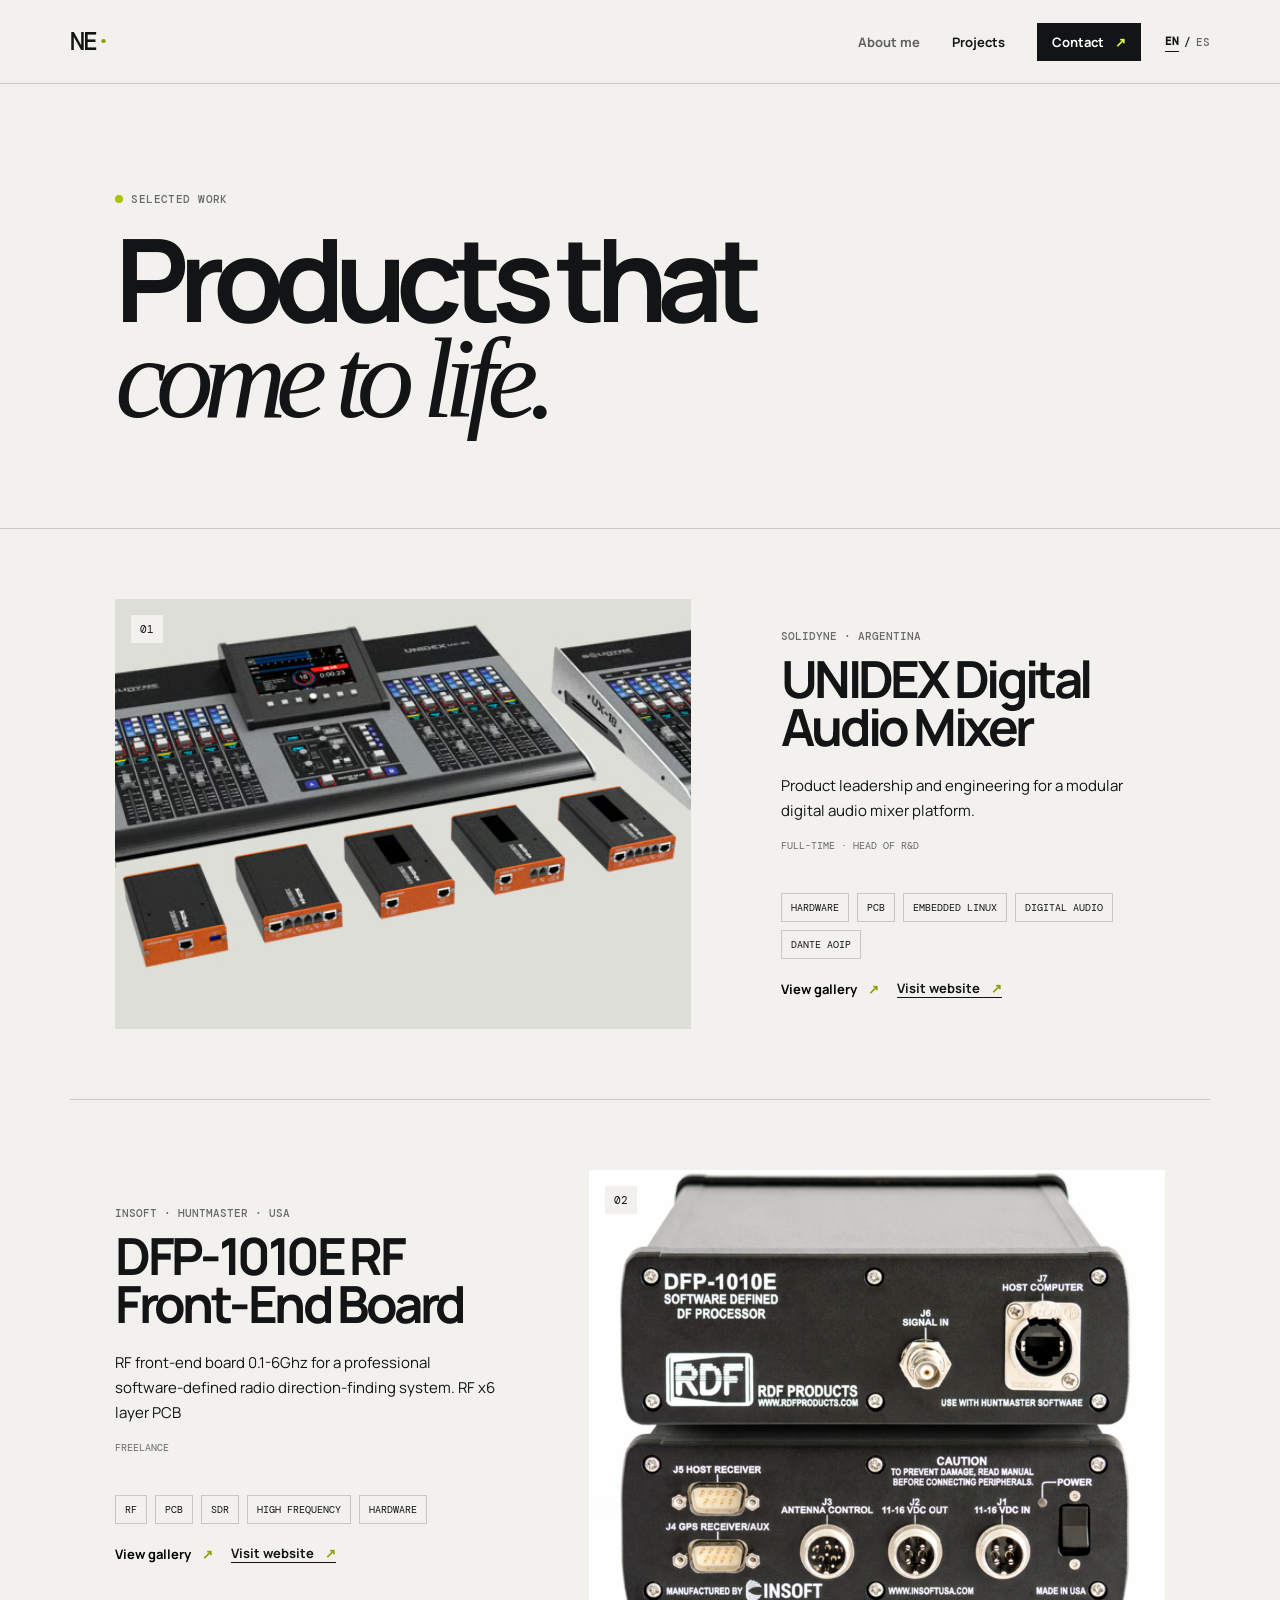
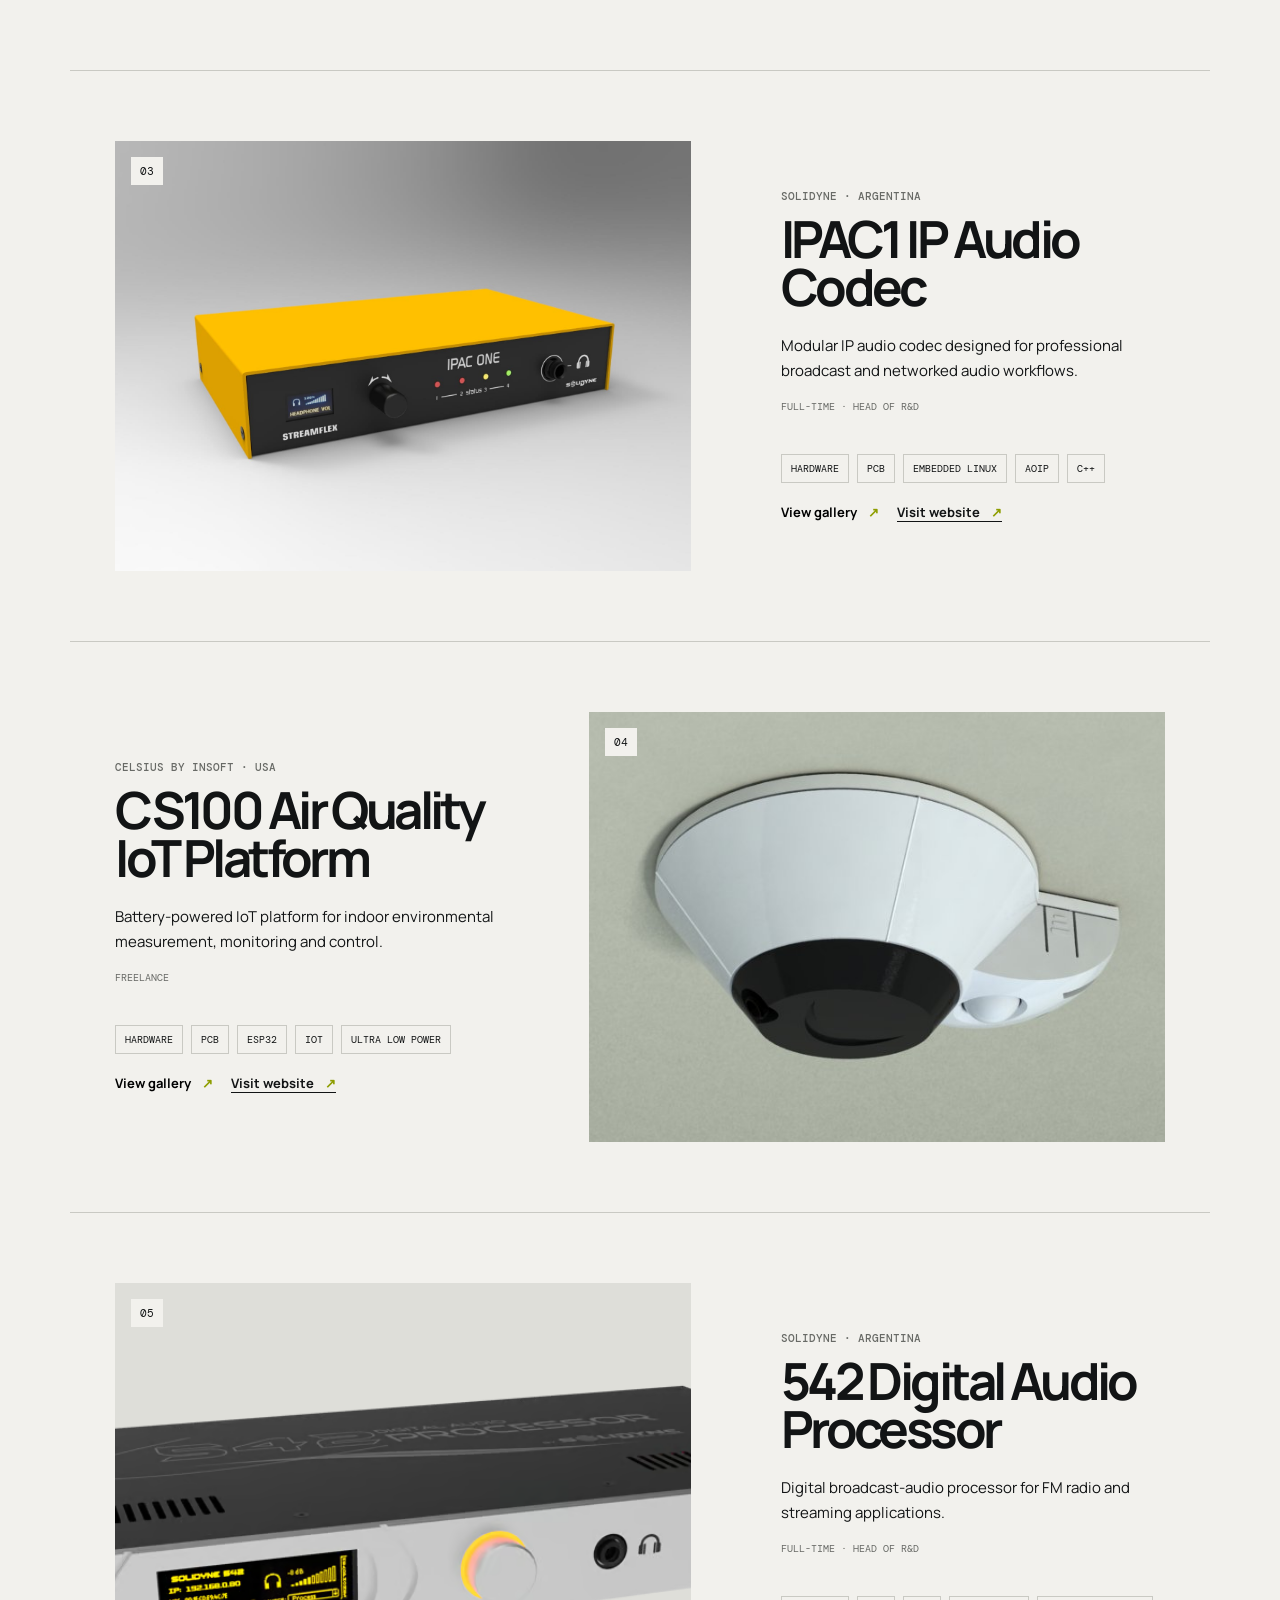
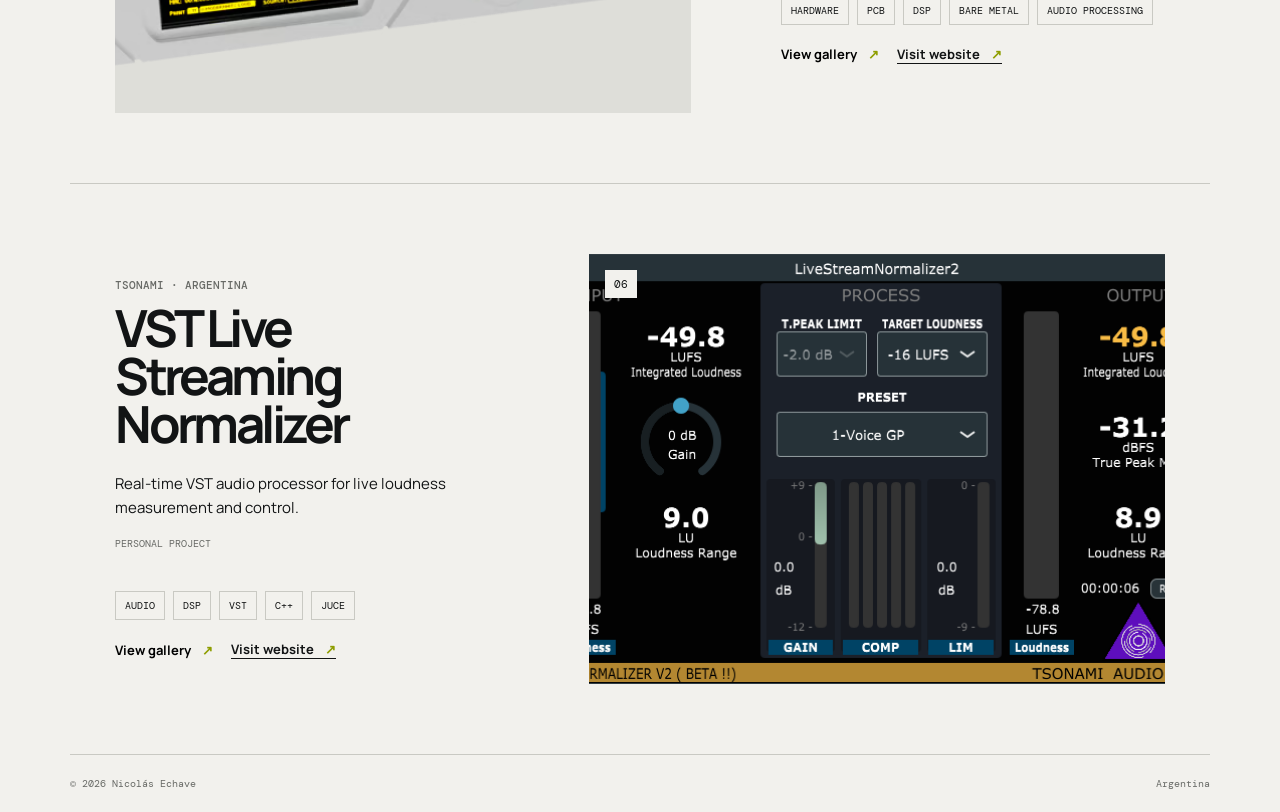
==== projects.html @ 8f2b389d "initial start commit , created from local" ====
<!doctype html>
<html lang="en">
  <head>
    <meta charset="UTF-8" />
    <meta name="viewport" content="width=device-width, initial-scale=1.0" />
    <meta name="description" content="Selected engineering projects by Nicolas Echave." />
    <title>Nicolas Echave — Projects</title>
    <link rel="preconnect" href="https://fonts.googleapis.com" />
    <link rel="preconnect" href="https://fonts.gstatic.com" crossorigin />
    <link href="https://fonts.googleapis.com/css2?family=DM+Mono:wght@400;500&family=Manrope:wght@400;500;600;700;800&display=swap" rel="stylesheet" />
    <link rel="stylesheet" href="styles.css" />
    <link rel="stylesheet" href="projects-data.css" />
  </head>
  <body data-page="projects">
    <header class="site-header">
      <a class="brand" href="index.html" aria-label="Nicolas Echave home">NE<span>·</span></a>
      <nav aria-label="Main navigation">
        <a href="index.html" data-i18n="navAbout">About me</a>
        <a class="active" href="projects.html" data-i18n="navProjects">Projects</a>
        <a class="nav-contact" href="index.html#contact" data-i18n="navContact">Contact <span>↗</span></a>
      </nav>
      <div class="language-switch" aria-label="Language selector"><button type="button" data-language="en" aria-pressed="true">EN</button><span>/</span><button type="button" data-language="es" aria-pressed="false">ES</button></div>
    </header>
    <main>
      <section class="projects-hero"><p class="eyebrow"><span></span><span data-i18n="projectsEyebrow">Selected work</span></p><h1 data-i18n="projectsHeading">Products that<br /><em>come to life.</em></h1></section>
      <section class="project-list" id="project-list" aria-live="polite"><p class="projects-status" data-i18n="loadingProjects">Loading projects…</p></section>
    </main>
    <footer><span>© <span id="year"></span> Nicolás Echave</span><span>Argentina</span></footer>
    <dialog class="gallery" aria-label="Project gallery"><button class="gallery-close" aria-label="Close gallery">×</button><div class="gallery-content"></div><div class="image-preview" hidden><button class="preview-close" aria-label="Back to gallery">×</button><img src="" alt="" /><p class="preview-counter"></p></div></dialog>
    <script src="projects/projects-data.js"></script>
    <script src="script.js"></script>
  </body>
</html>
---- styles.css ----
:root{--ink:#121415;--paper:#f2f1ed;--muted:#686a66;--lime:#d9ff36;--line:#c9c9c3}*{box-sizing:border-box}html{scroll-behavior:smooth}body{margin:0;background:var(--paper);color:var(--ink);font-family:Manrope,Arial,sans-serif}a{color:inherit;text-decoration:none}.site-header{height:84px;padding:0 5.5vw;display:flex;align-items:center;border-bottom:1px solid var(--line)}.brand{margin-right:auto;font:500 25px/1 'DM Mono',monospace;letter-spacing:-2px}.brand span{color:#8e9d00}nav{display:flex;align-items:center;gap:32px;font-size:13px;font-weight:700}nav a{opacity:.65}nav a:hover,nav a.active{opacity:1}.nav-contact{padding:10px 15px;background:var(--ink);color:#fff!important;opacity:1}.nav-contact span,.primary-link span,.contact-list span{color:var(--lime);margin-left:8px}.language-switch{display:flex;align-items:center;gap:5px;margin-left:24px;font:500 11px 'DM Mono',monospace}.language-switch button{padding:3px 0;border:0;background:transparent;color:var(--muted);font:inherit;cursor:pointer}.language-switch button[aria-pressed=true]{color:var(--ink);font-weight:700;border-bottom:1px solid var(--ink)}.eyebrow{margin:0;font:500 11px/1.3 'DM Mono',monospace;letter-spacing:.04em;text-transform:uppercase;color:var(--muted)}.eyebrow>span:first-child{display:inline-block;width:8px;height:8px;margin-right:8px;border-radius:50%;background:#a6c400}.about-hero{min-height:calc(100vh - 84px);display:grid;grid-template-columns:1.1fr .9fr;padding:8vw 9vw 5vw;gap:8vw;align-items:center;border-bottom:1px solid var(--line)}h1,h2,h3,p{margin-top:0}h1{margin:22px 0;font-size:clamp(4.6rem,9vw,10rem);line-height:.82;letter-spacing:-.09em}.hero-role{margin:0 0 5px;font-size:clamp(1.15rem,2vw,1.7rem);font-weight:800;letter-spacing:-.04em}.hero-title{margin:0 0 22px;font:500 13px 'DM Mono',monospace;text-transform:uppercase;color:var(--muted)}.hero-skills{max-width:500px;margin:0 0 35px;font-size:14px;line-height:1.6}.primary-link{display:inline-block;padding:14px 18px;background:var(--ink);color:#fff;font-size:13px;font-weight:800}.portrait-frame{position:relative;min-height:510px;background:#d9d8d1;overflow:hidden}.portrait-placeholder{position:absolute;inset:0;display:grid;place-content:center;text-align:center;background:linear-gradient(135deg,#c4c5bc,#e3e1d9)}.portrait-placeholder span{font:800 clamp(5rem,13vw,10rem)/.8 Manrope,sans-serif;letter-spacing:-.1em;color:#a3a49b}.portrait-placeholder small{margin-top:22px;font:11px 'DM Mono',monospace;text-transform:uppercase;color:var(--muted)}.portrait-frame>p{position:absolute;bottom:12px;left:14px;margin:0;font:10px 'DM Mono',monospace;text-transform:uppercase;color:var(--muted)}.about-section,.tech-section{padding:105px 5.5vw}.about-copy{display:grid;grid-template-columns:1.2fr 1fr;gap:9vw;padding:75px 3.5vw 0}.about-copy h2,.approach-intro h2{font-size:clamp(2.8rem,5.2vw,5.4rem);line-height:.93;letter-spacing:-.075em}.about-copy div{max-width:510px}.about-copy p{font-size:16px;line-height:1.75}.approach-section{padding:105px 5.5vw;background:var(--ink);color:#fff}.dark-heading{border-color:#3a3d3c!important}.dark-heading .eyebrow{color:#b7b9b4}.section-heading{display:flex;justify-content:space-between;padding-bottom:28px;border-bottom:1px solid var(--line)}.approach-intro{padding:72px 3.5vw 46px}.approach-intro h2{margin:0}.approach-grid{display:grid;grid-template-columns:repeat(4,1fr);border-top:1px solid #3a3d3c;border-left:1px solid #3a3d3c}.approach-grid article{min-height:260px;padding:25px;border-right:1px solid #3a3d3c;border-bottom:1px solid #3a3d3c}.card-symbol{display:block;margin-bottom:60px;color:var(--lime);font-size:25px}.approach-grid h3{font-size:17px;letter-spacing:-.04em}.approach-grid p{margin:0;color:#b7b9b4;font-size:13px;line-height:1.6}.tech-grid{display:grid;grid-template-columns:repeat(4,1fr);gap:18px;padding:60px 3.5vw 0}.tech-grid article{padding:20px 0;border-top:2px solid var(--ink)}.tech-grid h3{margin-bottom:16px;font-size:15px}.tech-grid p{margin:0;font:11px/1.8 'DM Mono',monospace;color:var(--muted)}.contact{padding:110px 9vw 80px;background:var(--lime)}.contact h2{margin:35px 0 40px;font-size:clamp(3.3rem,7vw,7.5rem);line-height:.87;letter-spacing:-.085em}.contact-list{display:flex;flex-wrap:wrap;gap:25px}.contact-list a{padding-bottom:4px;border-bottom:2px solid var(--ink);font-size:15px;font-weight:800}.contact-list span{color:var(--ink)}footer{padding:22px 5.5vw;display:flex;justify-content:space-between;color:var(--muted);font:10px 'DM Mono',monospace}.projects-hero{padding:12vh 9vw 8vw;border-bottom:1px solid var(--line)}.projects-hero h1{margin:25px 0 0;font-size:clamp(4rem,9vw,9.4rem)}.projects-hero h1 em{font-family:Georgia,serif;font-weight:400}.project-list{padding:0 5.5vw}.project{display:grid;grid-template-columns:1.5fr 1fr;gap:7vw;align-items:center;padding:70px 3.5vw;border-bottom:1px solid var(--line)}.project.reverse{grid-template-columns:1fr 1.5fr}.project.reverse .project-image{order:2}.project.reverse .project-info{order:1}.project-image{position:relative;min-height:430px;overflow:hidden;background:#deded9}.project-image img{position:absolute;width:100%;height:100%;object-fit:cover;transition:transform .55s}.project:hover .project-image img{transform:scale(1.04)}.image-number{position:absolute;top:16px;left:16px;padding:7px 9px;background:var(--paper);font:11px 'DM Mono',monospace}.project-type{font:500 11px 'DM Mono',monospace;text-transform:uppercase;color:var(--muted)}.project h2{margin:0 0 24px;font-size:clamp(2.3rem,4vw,4.4rem);line-height:.94;letter-spacing:-.07em}.project-description{font-size:15px;line-height:1.65}.tags{display:flex;flex-wrap:wrap;gap:8px;padding:18px 0 20px;margin:0;list-style:none}.tags li{padding:7px 9px;border:1px solid var(--line);font:10px 'DM Mono',monospace;text-transform:uppercase}.text-link{padding:0;border:0;background:transparent;font:700 13px Manrope,sans-serif;cursor:pointer}.gallery{width:min(1100px,92vw);max-height:90vh;padding:48px 24px 24px;border:0;background:var(--paper);box-shadow:0 20px 70px #0008}.gallery::backdrop{background:#101111cc}.gallery-close{position:absolute;right:12px;top:8px;width:34px;height:34px;border:0;background:transparent;font-size:30px;cursor:pointer}.gallery-content{display:grid;grid-template-columns:repeat(3,1fr);gap:12px;overflow:auto;max-height:78vh}.gallery-item{display:block;padding:0;border:0;background:#deded9;cursor:zoom-in;overflow:hidden}.gallery-content img{display:block;width:100%;aspect-ratio:1.2;object-fit:cover;transition:transform .25s}.gallery-item:hover img,.gallery-item:focus-visible img{transform:scale(1.04)}.image-preview{position:absolute;z-index:2;inset:0;display:grid;place-items:center;padding:48px 56px;background:#161817}.image-preview[hidden]{display:none}.image-preview img{display:block;max-width:100%;max-height:calc(90vh - 96px);object-fit:contain}.preview-close{position:absolute;right:14px;top:9px;width:38px;height:38px;border:0;color:#fff;background:transparent;font-size:30px;cursor:pointer}.preview-counter{position:absolute;bottom:14px;left:18px;margin:0;color:#fff;font:11px 'DM Mono',monospace}@media(max-width:760px){.site-header{height:68px;padding:0 22px}.brand{font-size:18px}nav{gap:12px;font-size:10px}.nav-contact{padding:8px 9px}.language-switch{gap:3px;margin-left:10px;font-size:10px}.about-hero{min-height:auto;grid-template-columns:1fr;padding:70px 22px 0;gap:45px}.portrait-frame{min-height:390px}.about-section,.tech-section,.approach-section{padding:70px 22px}.about-copy{display:block;padding:48px 0 0}.about-copy div{margin-top:35px}.approach-intro{padding:48px 0 35px}.approach-grid,.tech-grid{grid-template-columns:1fr 1fr}.approach-grid article{min-height:220px;padding:18px}.card-symbol{margin-bottom:40px}.tech-grid{gap:12px;padding:45px 0 0}.contact{padding:75px 22px 55px}.project-list{padding:0 22px}.projects-hero{padding:80px 22px 60px}.project,.project.reverse{display:flex;flex-direction:column;gap:28px;padding:45px 0}.project.reverse .project-image,.project.reverse .project-info{order:initial}.project-image{width:100%;min-height:300px}.gallery-content{grid-template-columns:1fr 1fr}footer{padding:18px 22px}}
---- projects-data.css ----
.projects-status { padding:70px 3.5vw; color:var(--muted); font:11px 'DM Mono',monospace; text-transform:uppercase; }
.project-meta { margin-bottom:22px; font:10px/1.5 'DM Mono',monospace; color:var(--muted); text-transform:uppercase; }
.project-actions { display:flex; flex-wrap:wrap; gap:18px; align-items:center; }
.project-actions a { border-bottom:1px solid var(--ink); }
.project-actions .text-link span { color:#8e9d00; margin-left:8px; }
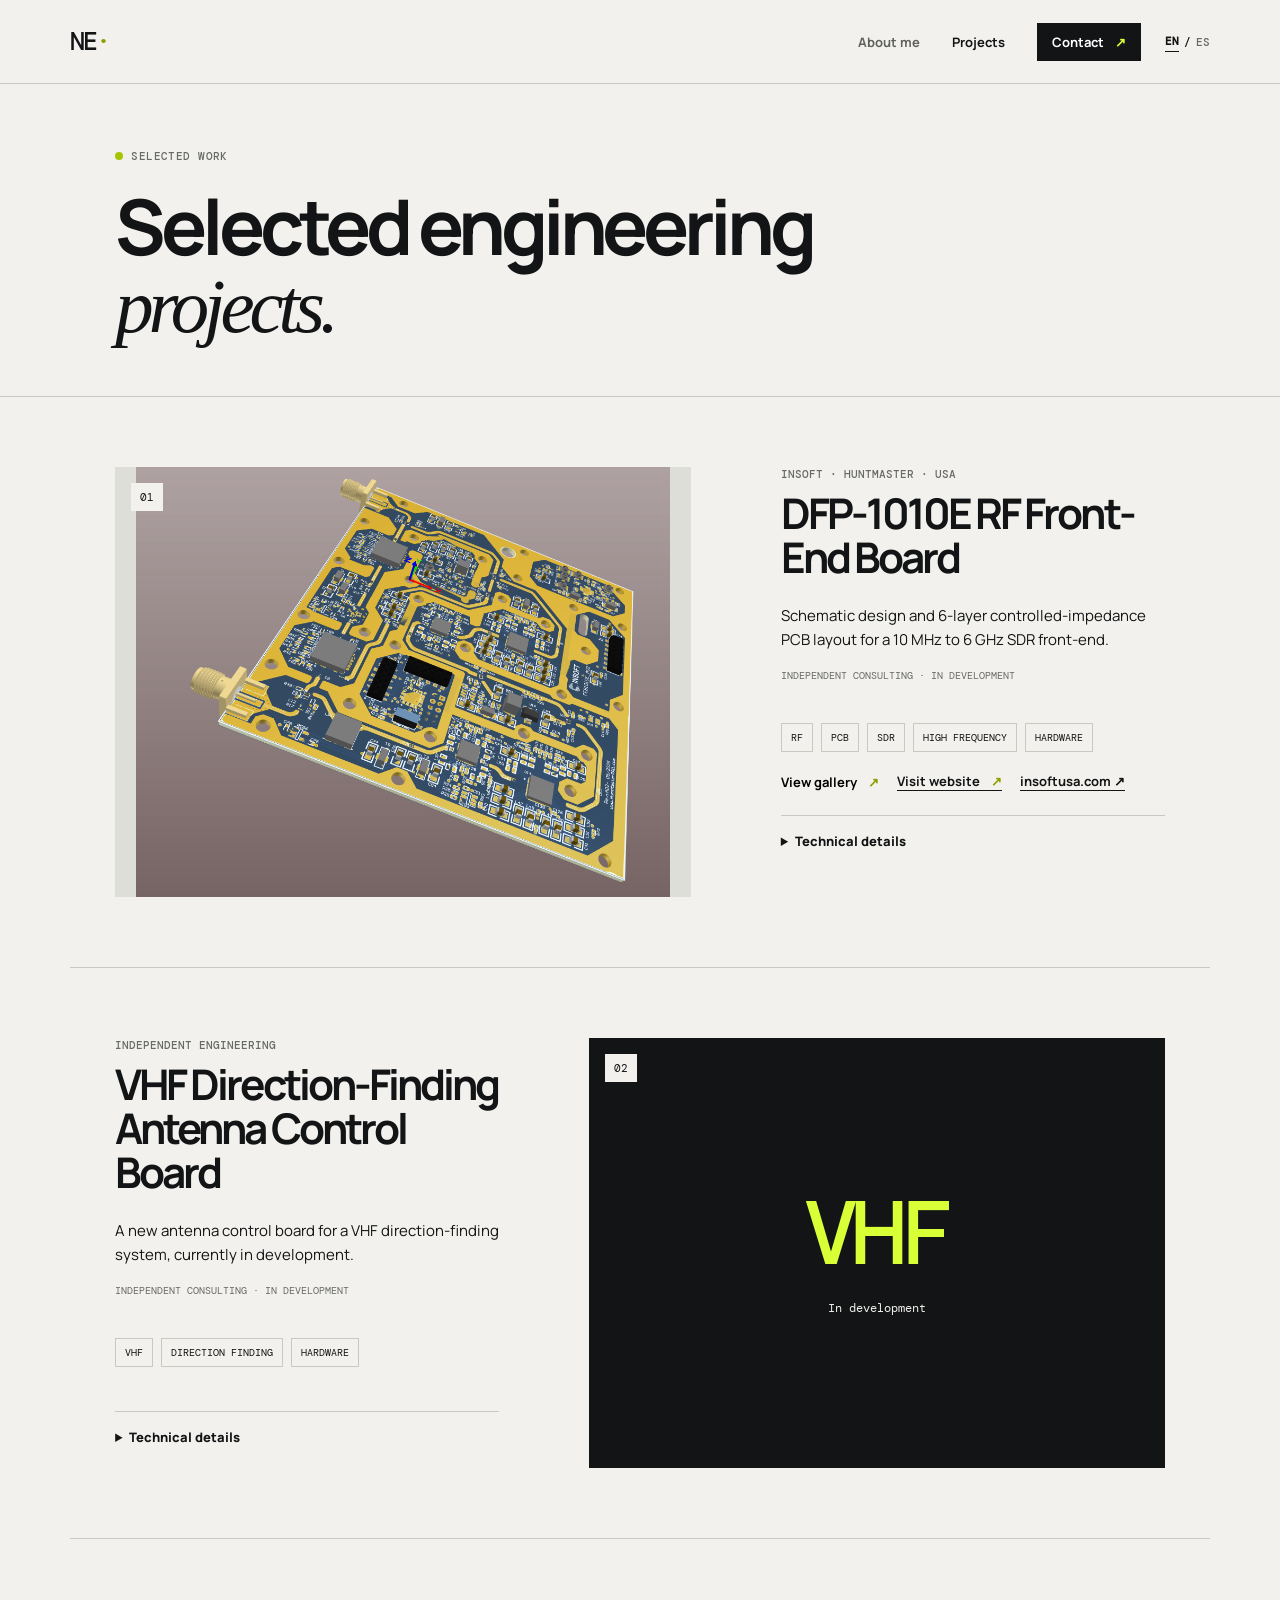
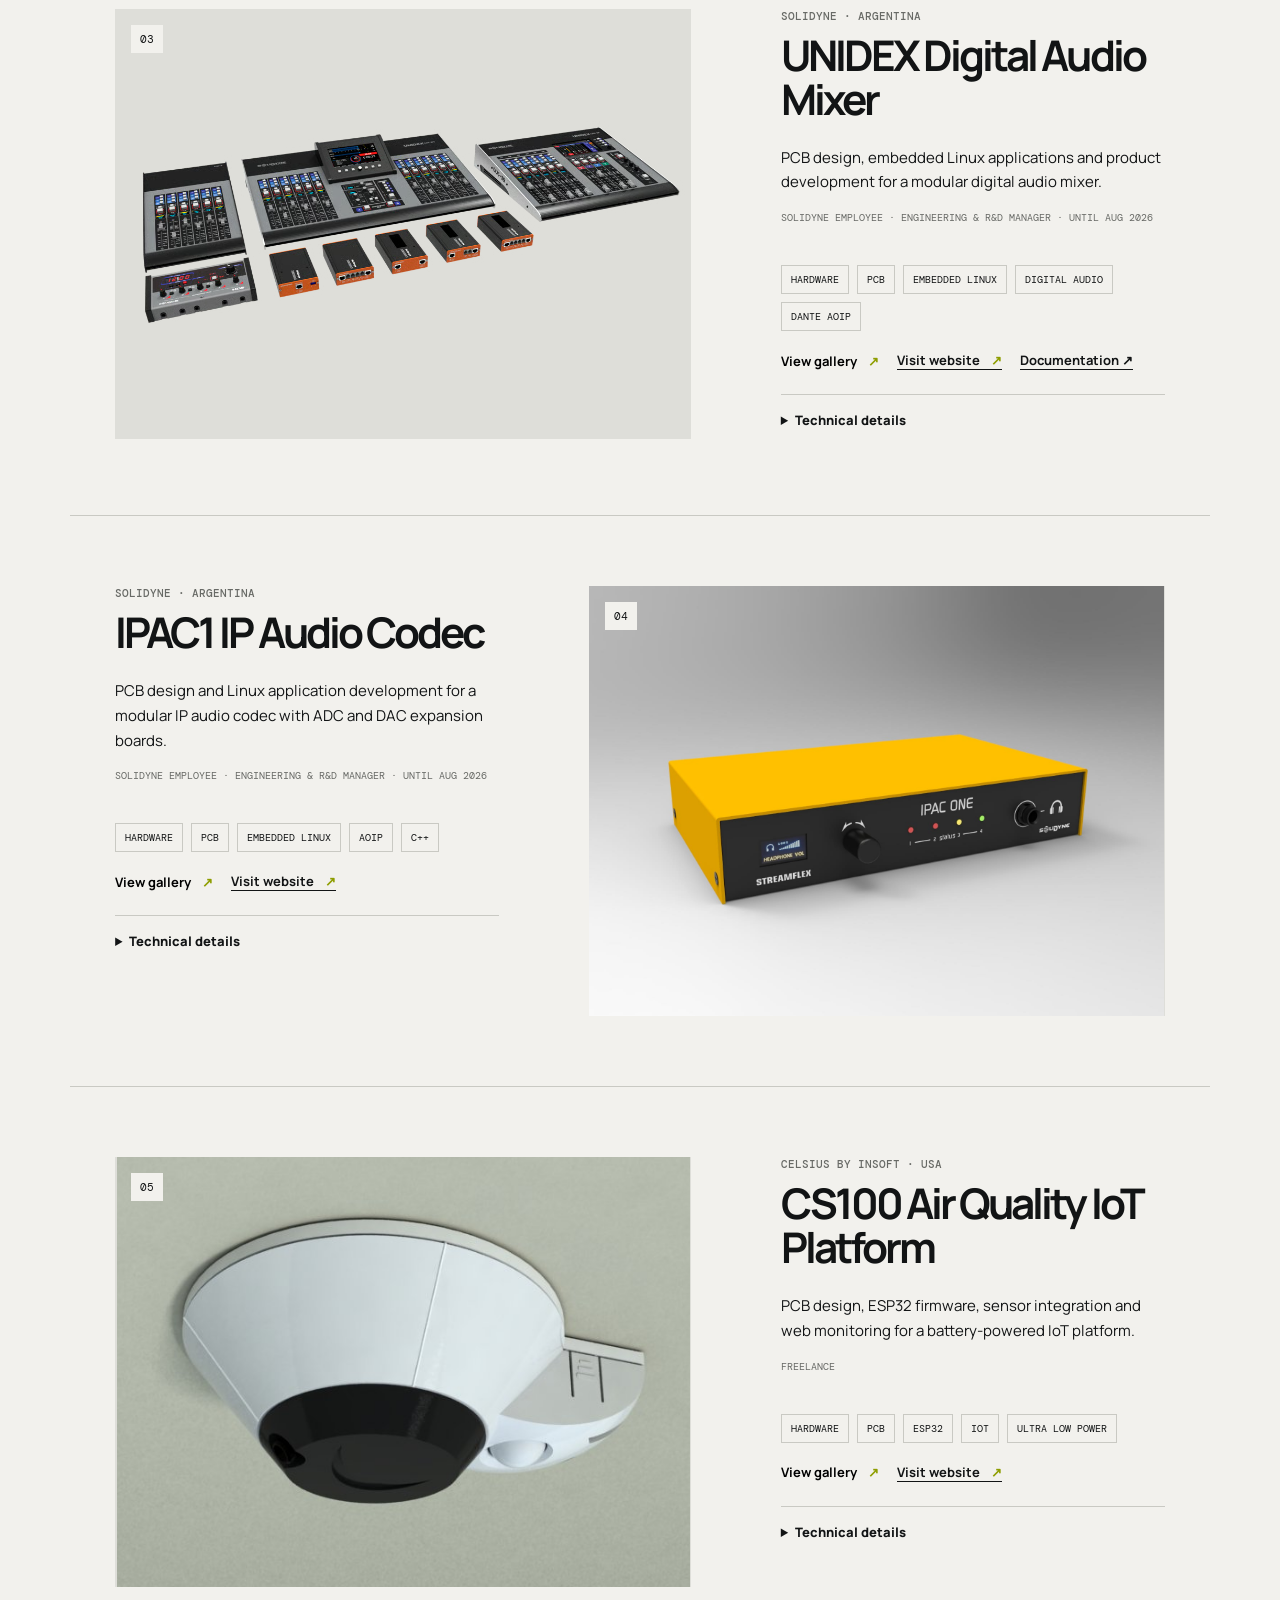
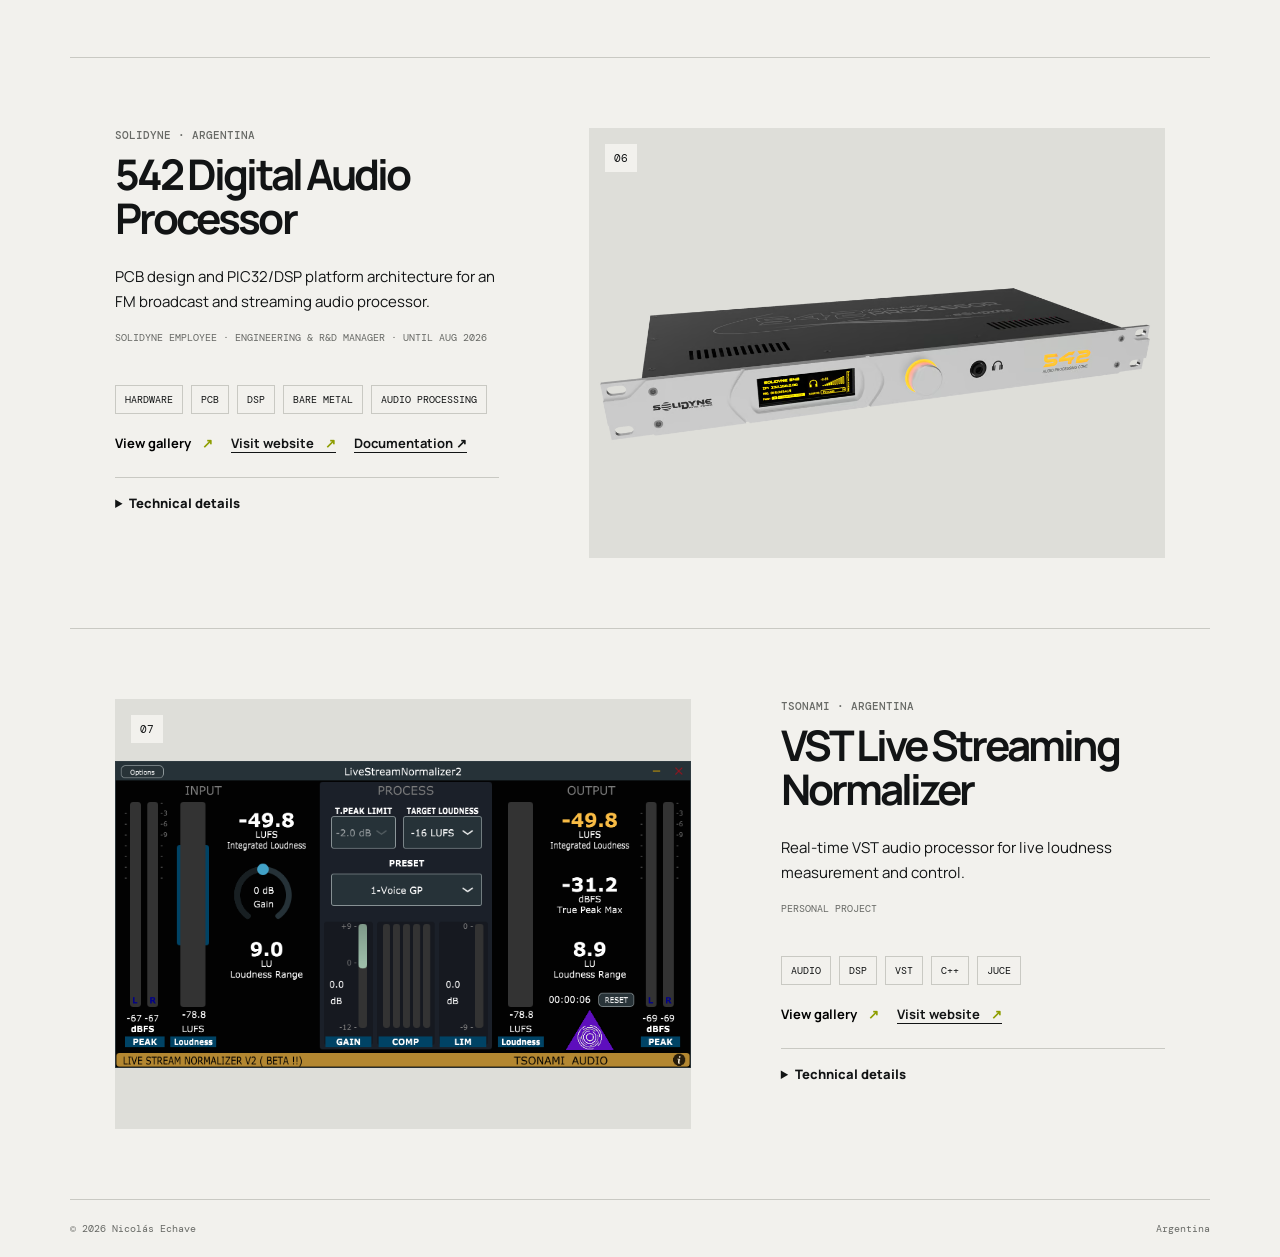
==== commit 67fb8a96: "Update portfolio and remove detailed PCB images" ====
--- a/projects.html
+++ b/projects.html
@@ -3,7 +3,7 @@
   <head>
     <meta charset="UTF-8" />
     <meta name="viewport" content="width=device-width, initial-scale=1.0" />
-    <meta name="description" content="Selected engineering projects by Nicolas Echave." />
+    <meta name="description" content="Hardware, RF and embedded systems projects by Nicolás Echave. Circuit design, multilayer PCBs and commercial electronic products." />
     <title>Nicolas Echave — Projects</title>
     <link rel="preconnect" href="https://fonts.googleapis.com" />
     <link rel="preconnect" href="https://fonts.gstatic.com" crossorigin />
@@ -22,7 +22,7 @@
       <div class="language-switch" aria-label="Language selector"><button type="button" data-language="en" aria-pressed="true">EN</button><span>/</span><button type="button" data-language="es" aria-pressed="false">ES</button></div>
     </header>
     <main>
-      <section class="projects-hero"><p class="eyebrow"><span></span><span data-i18n="projectsEyebrow">Selected work</span></p><h1 data-i18n="projectsHeading">Products that<br /><em>come to life.</em></h1></section>
+      <section class="projects-hero"><p class="eyebrow"><span></span><span data-i18n="projectsEyebrow">Selected work</span></p><h1 data-i18n="projectsHeading">Selected engineering<br /><em>projects.</em></h1></section>
       <section class="project-list" id="project-list" aria-live="polite"><p class="projects-status" data-i18n="loadingProjects">Loading projects…</p></section>
     </main>
     <footer><span>© <span id="year"></span> Nicolás Echave</span><span>Argentina</span></footer>
--- a/projects-data.css
+++ b/projects-data.css
@@ -3,3 +3,30 @@
 .project-actions { display:flex; flex-wrap:wrap; gap:18px; align-items:center; }
 .project-actions a { border-bottom:1px solid var(--ink); }
 .project-actions .text-link span { color:#8e9d00; margin-left:8px; }
+
+.projects-hero { padding:65px 9vw 50px; }
+.projects-hero h1 { font-size:clamp(2.7rem,6vw,6rem); line-height:1; letter-spacing:-.065em; }
+.project h2 { font-size:clamp(1.9rem,3.3vw,3.5rem); line-height:1.04; overflow-wrap:break-word; }
+.project-info { min-width:0; }
+.project { align-items:start; }
+.project-image img { object-fit:contain; }
+.project-details { margin-top:24px; border-top:1px solid var(--line); }
+.project-details summary { padding:16px 0; cursor:pointer; font-size:13px; font-weight:800; }
+.project-details-body h3 { margin:18px 0 8px; font-size:13px; }
+.project-details-body p { margin-bottom:14px; font-size:14px; line-height:1.7; }
+.project-in-progress { min-height:430px; display:flex; flex-direction:column; justify-content:center; align-items:center; padding:35px; background:var(--ink); color:var(--paper); }
+.project-in-progress > span { color:var(--lime); font:500 clamp(3rem,7vw,6rem)/1 'DM Mono',monospace; letter-spacing:-.06em; }
+.project-in-progress p { margin:20px 0 0; font:12px/1.5 'DM Mono',monospace; text-align:center; }
+.gallery-item { text-align:left; align-self:start; }
+.gallery-caption { display:block; padding:10px 12px; font:11px/1.5 'DM Mono',monospace; color:var(--ink); background:var(--paper); }
+.preview-counter { right:56px; line-height:1.5; }
+.image-preview img { max-height:calc(90vh - 125px); }
+:is(a,button,summary):focus-visible { outline:2px solid #677900; outline-offset:5px; }
+@media(max-width:760px) {
+  .projects-hero { padding:55px 22px 35px; }
+  .project-in-progress { min-height:300px; }
+  .project-meta { font-size:11px; }
+  .image-preview { padding:45px 15px 70px; }
+  .preview-counter { right:18px; }
+  .gallery-caption { padding:8px; font-size:10px; }
+}
